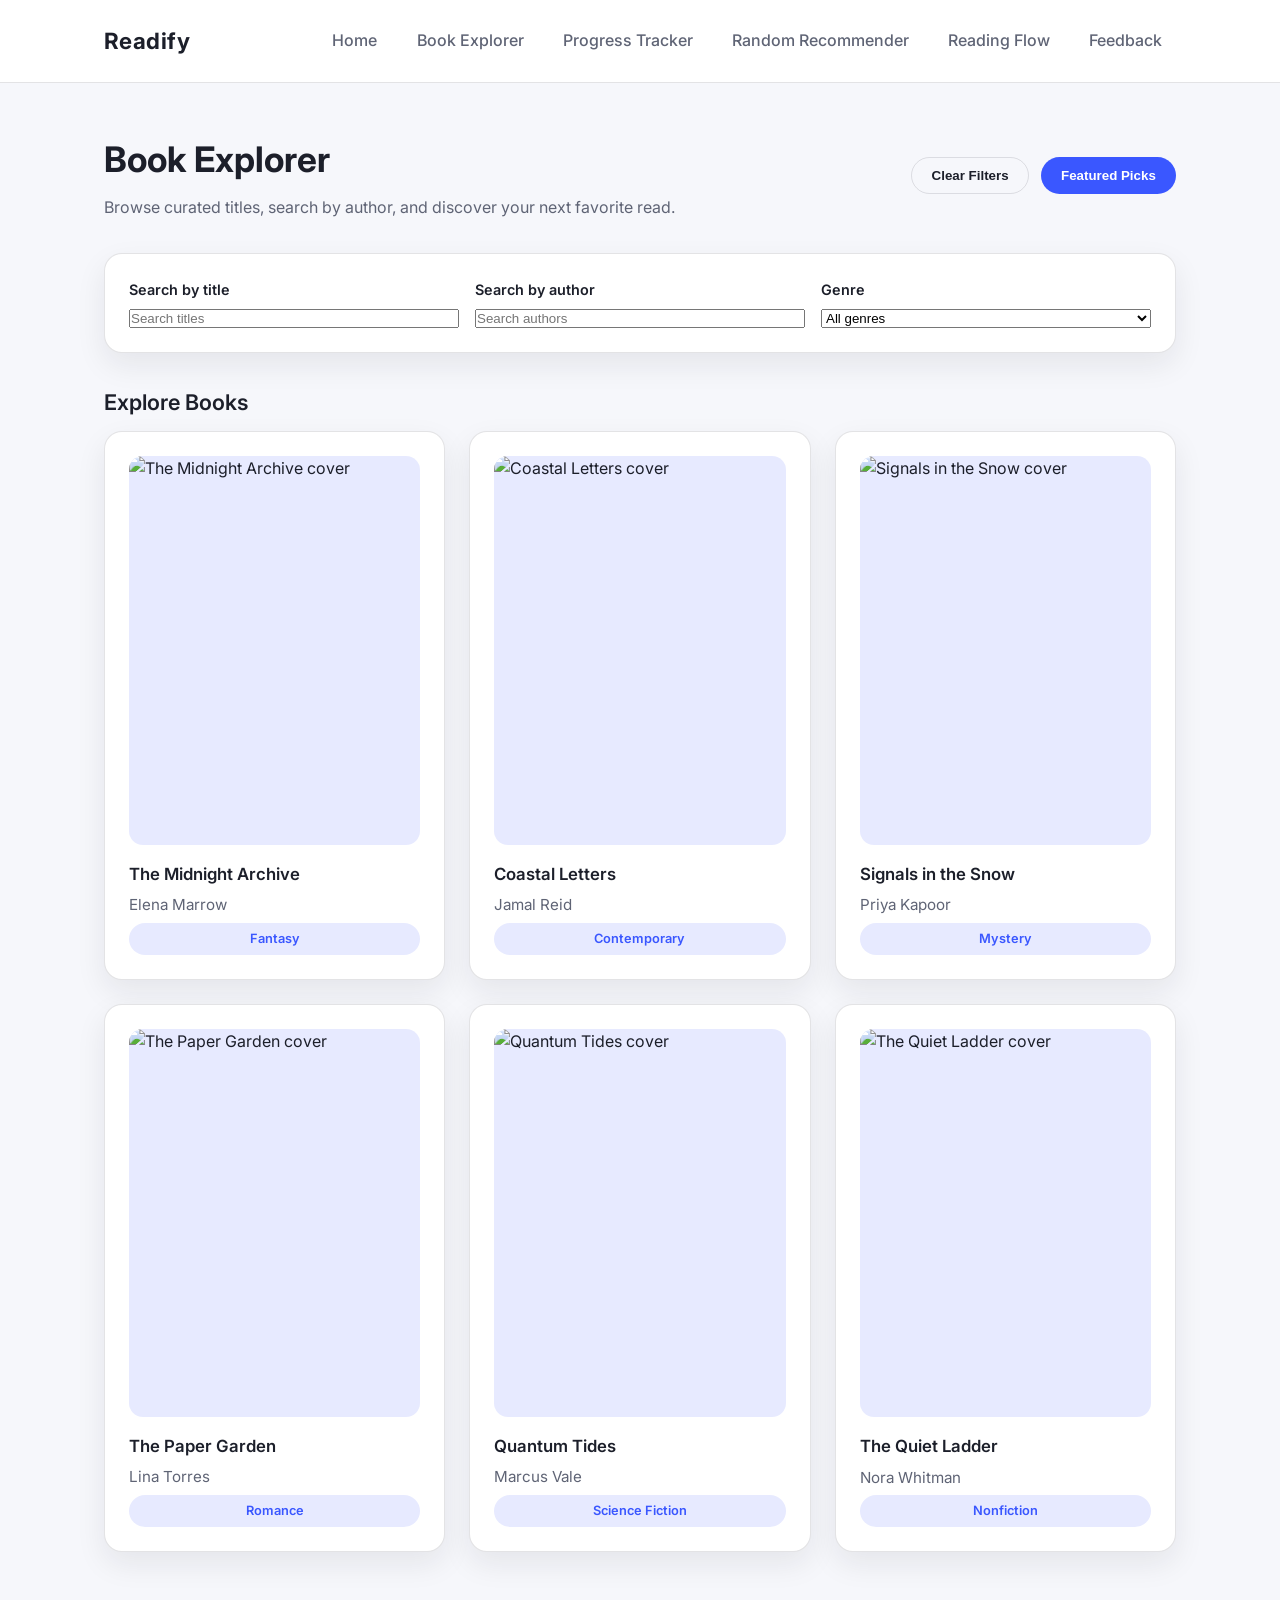
==== book-explorer.html @ 3c08131f "Add reading flow experience" ====
<!doctype html>
<html lang="en">
  <head>
    <meta charset="utf-8" />
    <meta name="viewport" content="width=device-width, initial-scale=1" />
    <title>Readify | Book Explorer</title>
    <link rel="stylesheet" href="assets/css/style.css" />
  </head>
  <body>
    <header class="site-header">
      <div class="nav-container">
        <a class="logo" href="index.html">Readify</a>
        <input class="nav-toggle" type="checkbox" id="nav-toggle" />
        <label class="nav-toggle-label" for="nav-toggle" aria-label="Toggle navigation">
          <span></span>
          <span></span>
          <span></span>
        </label>
        <nav class="site-nav">
          <a href="index.html">Home</a>
          <a href="book-explorer.html">Book Explorer</a>
          <a href="progress-tracker.html">Progress Tracker</a>
          <a href="random-recommender.html">Random Recommender</a>
          <a href="reading-flow.html">Reading Flow</a>
          <a href="feedback.html">Feedback</a>
        </nav>
      </div>
    </header>
    <main class="page-content">
      <section class="page-header">
        <div>
          <h1>Book Explorer</h1>
          <p>Browse curated titles, search by author, and discover your next favorite read.</p>
        </div>
        <div class="page-actions">
          <button class="button secondary" type="button" data-clear-filters>Clear Filters</button>
          <button class="button" type="button" data-featured>Featured Picks</button>
        </div>
      </section>

      <section class="filters card">
        <div class="filters-grid">
          <label class="field">
            <span>Search by title</span>
            <input type="text" name="title" placeholder="Search titles" data-filter-title />
          </label>
          <label class="field">
            <span>Search by author</span>
            <input type="text" name="author" placeholder="Search authors" data-filter-author />
          </label>
          <label class="field">
            <span>Genre</span>
            <select name="genre" data-filter-genre>
              <option value="">All genres</option>
            </select>
          </label>
        </div>
      </section>

      <section>
        <h2 class="section-title">Explore Books</h2>
        <div class="grid grid-3" data-book-grid></div>
      </section>
    </main>

    <div class="modal" data-book-modal aria-hidden="true">
      <div class="modal-overlay" data-close-modal></div>
      <div class="modal-card" role="dialog" aria-modal="true" aria-labelledby="book-modal-title">
        <button class="modal-close" type="button" data-close-modal aria-label="Close">
          ×
        </button>
        <div class="modal-header">
          <img class="modal-cover" src="" alt="" data-modal-cover />
          <div>
            <h2 id="book-modal-title" data-modal-title></h2>
            <p class="modal-author" data-modal-author></p>
            <span class="badge" data-modal-genre></span>
          </div>
        </div>
        <div class="modal-body">
          <div>
            <h3 class="section-title">Synopsis</h3>
            <p data-modal-synopsis></p>
          </div>
          <div>
            <h3 class="section-title">Sequels</h3>
            <ul class="sequel-list" data-modal-sequels></ul>
          </div>
          <div>
            <h3 class="section-title">Ratings</h3>
            <table class="rating-table">
              <thead>
                <tr>
                  <th>Category</th>
                  <th>Score</th>
                </tr>
              </thead>
              <tbody data-modal-ratings></tbody>
            </table>
          </div>
        </div>
      </div>
    </div>

    <script src="assets/js/app.js"></script>
    <script src="assets/js/book-explorer.js"></script>
  </body>
</html>
---- assets/css/style.css ----
@import url("https://fonts.googleapis.com/css2?family=Inter:wght@400;500;600;700&display=swap");

:root {
  color-scheme: light;
  font-family: "Inter", "Segoe UI", system-ui, -apple-system, sans-serif;
  --bg: #f6f7fb;
  --card: #ffffff;
  --text: #1c1f2a;
  --muted: #5f6475;
  --accent: #3a57ff;
  --accent-dark: #2c43d5;
  --accent-soft: rgba(58, 87, 255, 0.12);
  --border: rgba(28, 31, 42, 0.12);
  --shadow: 0 12px 30px rgba(23, 29, 44, 0.08);
}

* {
  box-sizing: border-box;
  margin: 0;
  padding: 0;
}

body {
  background: var(--bg);
  color: var(--text);
  min-height: 100vh;
  line-height: 1.6;
}

a {
  color: inherit;
}

img {
  max-width: 100%;
  display: block;
}

.site-header {
  background: var(--card);
  border-bottom: 1px solid var(--border);
  position: sticky;
  top: 0;
  z-index: 10;
}

.nav-container {
  max-width: 1120px;
  margin: 0 auto;
  padding: 1.25rem 1.5rem;
  display: flex;
  align-items: center;
  justify-content: space-between;
  gap: 1rem;
}

.logo {
  font-size: 1.4rem;
  font-weight: 700;
  text-decoration: none;
  color: var(--text);
  letter-spacing: 0.02em;
}

.site-nav {
  display: flex;
  gap: 0.75rem;
  align-items: center;
}

.site-nav a {
  text-decoration: none;
  color: var(--muted);
  font-weight: 500;
  padding: 0.5rem 0.85rem;
  border-radius: 999px;
  transition: background 0.2s ease, color 0.2s ease;
}

.site-nav a:hover,
.site-nav a:focus {
  color: var(--text);
  background: var(--accent-soft);
}

.nav-toggle {
  display: none;
}

.nav-toggle-label {
  display: none;
  flex-direction: column;
  gap: 0.3rem;
  cursor: pointer;
}

.nav-toggle-label span {
  display: block;
  width: 24px;
  height: 2px;
  background: var(--text);
  border-radius: 999px;
  transition: transform 0.2s ease, opacity 0.2s ease;
}

.page-content {
  max-width: 1120px;
  margin: 3rem auto;
  padding: 0 1.5rem;
  display: grid;
  gap: 2rem;
}

.page-content h1 {
  font-size: 2.2rem;
  margin-bottom: 0.5rem;
}

.page-content p {
  color: var(--muted);
}

.section-title {
  font-size: 1.35rem;
  font-weight: 600;
  margin-bottom: 0.75rem;
}

.grid {
  display: grid;
  gap: 1.5rem;
}

.grid-2 {
  grid-template-columns: repeat(2, minmax(0, 1fr));
}

.grid-3 {
  grid-template-columns: repeat(3, minmax(0, 1fr));
}

.grid-4 {
  grid-template-columns: repeat(4, minmax(0, 1fr));
}

.card {
  background: var(--card);
  border: 1px solid var(--border);
  border-radius: 18px;
  padding: 1.5rem;
  box-shadow: var(--shadow);
}

.card h3 {
  font-size: 1.1rem;
  margin-bottom: 0.5rem;
}

.card p {
  color: var(--muted);
}

.button {
  display: inline-flex;
  align-items: center;
  justify-content: center;
  gap: 0.4rem;
  padding: 0.65rem 1.2rem;
  border-radius: 999px;
  border: 1px solid transparent;
  background: var(--accent);
  color: #ffffff;
  font-weight: 600;
  text-decoration: none;
  cursor: pointer;
  transition: background 0.2s ease, transform 0.2s ease, box-shadow 0.2s ease;
}

.button:hover,
.button:focus {
  background: var(--accent-dark);
  box-shadow: 0 10px 18px rgba(58, 87, 255, 0.25);
  transform: translateY(-1px);
}

.button.secondary {
  background: transparent;
  color: var(--text);
  border-color: var(--border);
}

.button.secondary:hover,
.button.secondary:focus {
  background: var(--accent-soft);
  box-shadow: none;
}

.form {
  display: grid;
  gap: 1rem;
}

.form label {
  font-size: 0.95rem;
  font-weight: 600;
  color: var(--text);
}

.form input,
.form textarea,
.form select {
  width: 100%;
  padding: 0.75rem 0.9rem;
  border-radius: 12px;
  border: 1px solid var(--border);
  background: #ffffff;
  font-family: inherit;
  font-size: 1rem;
  color: var(--text);
  transition: border 0.2s ease, box-shadow 0.2s ease;
}

.form input:focus,
.form textarea:focus,
.form select:focus {
  outline: none;
  border-color: var(--accent);
  box-shadow: 0 0 0 3px rgba(58, 87, 255, 0.15);
}

.form textarea {
  min-height: 120px;
  resize: vertical;
}

.form-actions {
  display: flex;
  gap: 0.75rem;
  flex-wrap: wrap;
}

@media (max-width: 1024px) {
  .nav-container {
    padding: 1rem 1.25rem;
  }

  .grid-4 {
    grid-template-columns: repeat(2, minmax(0, 1fr));
  }
}

@media (max-width: 900px) {
  .nav-container {
    flex-wrap: wrap;
  }

  .nav-toggle-label {
    display: flex;
  }

  .site-nav {
    width: 100%;
    flex-direction: column;
    align-items: flex-start;
    background: var(--card);
    border: 1px solid var(--border);
    border-radius: 16px;
    padding: 1rem;
    box-shadow: var(--shadow);
    display: none;
  }

  .nav-toggle:checked ~ .site-nav {
    display: flex;
  }

  .grid-3 {
    grid-template-columns: repeat(2, minmax(0, 1fr));
  }
}

@media (max-width: 720px) {
  .page-content {
    margin: 2rem auto;
  }

  .grid-2,
  .grid-3,
  .grid-4 {
    grid-template-columns: 1fr;
  }
}

@media (max-width: 560px) {
  .nav-container {
    padding: 0.9rem 1rem;
  }

  .page-content h1 {
    font-size: 1.85rem;
  }
}

.page-header {
  display: flex;
  justify-content: space-between;
  align-items: center;
  gap: 1.5rem;
  flex-wrap: wrap;
}

.page-actions {
  display: flex;
  gap: 0.75rem;
  flex-wrap: wrap;
}

.filters {
  padding: 1.5rem;
}

.filters-grid {
  display: grid;
  gap: 1rem;
  grid-template-columns: repeat(3, minmax(0, 1fr));
}

.field {
  display: grid;
  gap: 0.5rem;
  font-weight: 600;
  color: var(--text);
}

.field span {
  font-size: 0.9rem;
}

.card.book-card {
  display: grid;
  gap: 1rem;
  cursor: pointer;
  transition: transform 0.2s ease, box-shadow 0.2s ease;
}

.book-card:hover {
  transform: translateY(-4px);
  box-shadow: 0 16px 30px rgba(23, 29, 44, 0.12);
}

.book-cover {
  width: 100%;
  border-radius: 14px;
  aspect-ratio: 3 / 4;
  object-fit: cover;
  background: var(--accent-soft);
}

.book-meta {
  display: grid;
  gap: 0.35rem;
}

.book-title {
  font-size: 1.05rem;
  font-weight: 600;
}

.book-author {
  color: var(--muted);
  font-size: 0.95rem;
}

.badge {
  display: inline-flex;
  align-items: center;
  justify-content: center;
  padding: 0.35rem 0.7rem;
  border-radius: 999px;
  background: var(--accent-soft);
  color: var(--accent);
  font-size: 0.8rem;
  font-weight: 600;
}

.modal {
  position: fixed;
  inset: 0;
  display: none;
  align-items: center;
  justify-content: center;
  padding: 1.5rem;
  z-index: 20;
}

.modal.is-visible {
  display: flex;
}

.modal-overlay {
  position: absolute;
  inset: 0;
  background: rgba(12, 16, 27, 0.5);
}

.modal-card {
  position: relative;
  background: var(--card);
  border-radius: 20px;
  max-width: 900px;
  width: min(90vw, 900px);
  padding: 2rem;
  box-shadow: var(--shadow);
  z-index: 1;
  display: grid;
  gap: 1.5rem;
}

.modal-header {
  display: grid;
  grid-template-columns: auto 1fr;
  gap: 1.5rem;
  align-items: center;
}

.modal-cover {
  width: 140px;
  border-radius: 12px;
  aspect-ratio: 3 / 4;
  object-fit: cover;
}

.modal-author {
  color: var(--muted);
  margin-top: 0.4rem;
}

.modal-body {
  display: grid;
  gap: 1.5rem;
}

.sequel-list {
  list-style: none;
  display: grid;
  gap: 0.5rem;
  color: var(--muted);
}

.rating-table {
  width: 100%;
  border-collapse: collapse;
  font-size: 0.95rem;
}

.rating-table th,
.rating-table td {
  text-align: left;
  padding: 0.6rem 0.4rem;
  border-bottom: 1px solid var(--border);
}

.modal-close {
  position: absolute;
  top: 1rem;
  right: 1rem;
  border: none;
  background: var(--accent-soft);
  color: var(--accent);
  width: 36px;
  height: 36px;
  border-radius: 50%;
  font-size: 1.4rem;
  cursor: pointer;
}

@media (max-width: 900px) {
  .filters-grid {
    grid-template-columns: 1fr;
  }

  .modal-header {
    grid-template-columns: 1fr;
  }

  .modal-cover {
    width: 100%;
    max-width: 220px;
  }
}

@media (max-width: 600px) {
  .modal-card {
    padding: 1.5rem;
  }
}

.muted {
  color: var(--muted);
}

.progress-summary {
  display: grid;
  gap: 1.5rem;
}

.progress-bar {
  width: 100%;
  height: 12px;
  background: rgba(58, 87, 255, 0.1);
  border-radius: 999px;
  overflow: hidden;
}

.progress-bar-fill {
  height: 100%;
  width: 0;
  background: linear-gradient(90deg, var(--accent), #6c7bff);
  border-radius: inherit;
  transition: width 0.6s ease;
}

.progress-stats {
  display: grid;
  gap: 1rem;
}

.progress-stats .stat-label {
  display: block;
  font-size: 0.85rem;
  color: var(--muted);
  margin-bottom: 0.35rem;
}

.progress-stats .stat-value {
  font-size: 1.1rem;
  font-weight: 600;
}

@media (max-width: 900px) {
  .progress-stats {
    grid-template-columns: 1fr 1fr;
  }
}

@media (max-width: 640px) {
  .progress-stats {
    grid-template-columns: 1fr;
  }
}

.recommendation {
  display: grid;
  gap: 0.75rem;
  align-content: start;
}

.recommendation-title {
  font-size: 1.6rem;
}

.recommendation-author {
  font-weight: 500;
  color: var(--text);
}

.recommendation.animate {
  animation: pulse 0.5s ease;
}

@keyframes pulse {
  0% {
    transform: scale(1);
  }
  50% {
    transform: scale(1.02);
  }
  100% {
    transform: scale(1);
  }
}

.reading-list {
  display: grid;
  gap: 1rem;
}

.reading-list-header {
  display: flex;
  justify-content: space-between;
  align-items: center;
  flex-wrap: wrap;
  gap: 1rem;
}

.reading-list-items {
  list-style: none;
  display: grid;
  gap: 0.75rem;
}

.reading-list-item {
  display: flex;
  justify-content: space-between;
  align-items: center;
  gap: 1rem;
  padding: 0.75rem 1rem;
  border-radius: 14px;
  background: rgba(58, 87, 255, 0.08);
}

.reading-list-item span {
  font-weight: 500;
}

@media (max-width: 720px) {
  .reading-list-item {
    flex-direction: column;
    align-items: flex-start;
  }
}

.flow-card {
  display: grid;
  gap: 1rem;
}

.flow-actions {
  display: flex;
  flex-wrap: wrap;
  gap: 0.75rem;
}

.focus-preview {
  display: flex;
  justify-content: space-between;
  align-items: center;
  padding: 0.75rem 1rem;
  border-radius: 12px;
  background: rgba(28, 31, 42, 0.05);
  font-weight: 600;
}

.flow-form {
  display: grid;
  gap: 0.75rem;
  grid-template-columns: repeat(3, minmax(0, 1fr));
  align-items: center;
}

.flow-form input {
  padding: 0.7rem 0.9rem;
  border-radius: 12px;
  border: 1px solid var(--border);
  font-family: inherit;
}

body.focus-mode {
  background: #111827;
  color: #f8fafc;
}

body.focus-mode .site-header,
body.focus-mode .card {
  background: rgba(17, 24, 39, 0.92);
  border-color: rgba(255, 255, 255, 0.08);
}

body.focus-mode .site-nav a,
body.focus-mode .muted,
body.focus-mode .progress-stats .stat-label {
  color: rgba(248, 250, 252, 0.7);
}

body.focus-mode .logo,
body.focus-mode .section-title,
body.focus-mode .progress-stats .stat-value {
  color: #f8fafc;
}

body.focus-mode .focus-preview {
  background: rgba(248, 250, 252, 0.08);
}

@media (max-width: 900px) {
  .flow-form {
    grid-template-columns: 1fr;
  }
}
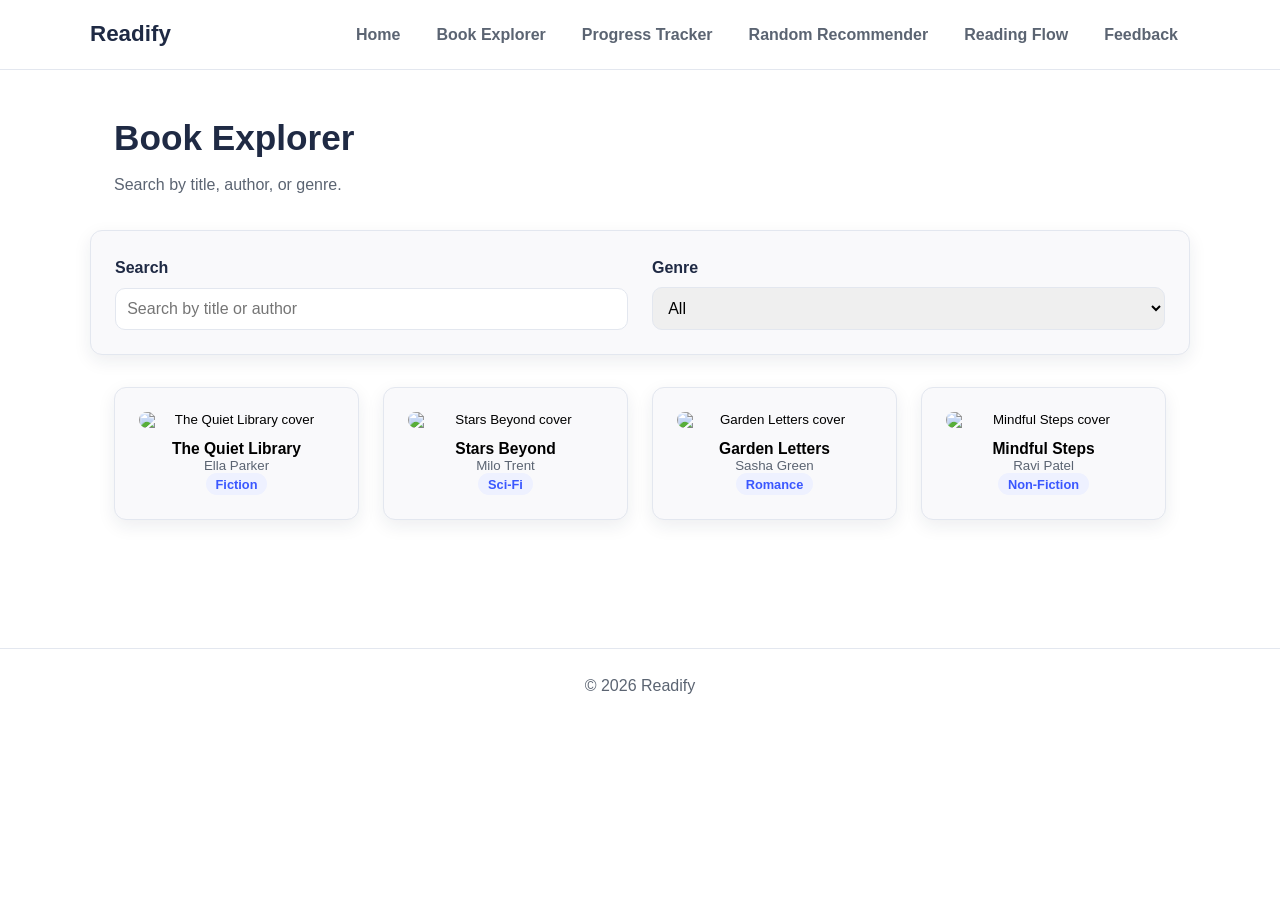
==== commit 50f0caca: "Refresh page headings and shared styles" ====
--- a/book-explorer.html
+++ b/book-explorer.html
@@ -4,19 +4,18 @@
     <meta charset="utf-8" />
     <meta name="viewport" content="width=device-width, initial-scale=1" />
     <title>Readify | Book Explorer</title>
+    <link rel="manifest" href="manifest.json" />
+    <meta name="theme-color" content="#3a57ff" />
     <link rel="stylesheet" href="assets/css/style.css" />
   </head>
   <body>
     <header class="site-header">
-      <div class="nav-container">
+      <div class="container header-inner">
         <a class="logo" href="index.html">Readify</a>
-        <input class="nav-toggle" type="checkbox" id="nav-toggle" />
-        <label class="nav-toggle-label" for="nav-toggle" aria-label="Toggle navigation">
-          <span></span>
-          <span></span>
-          <span></span>
-        </label>
-        <nav class="site-nav">
+        <button class="nav-toggle" type="button" aria-label="Toggle navigation" data-nav-toggle>
+          ☰
+        </button>
+        <nav class="site-nav" data-nav-menu>
           <a href="index.html">Home</a>
           <a href="book-explorer.html">Book Explorer</a>
           <a href="progress-tracker.html">Progress Tracker</a>
@@ -26,83 +25,61 @@
         </nav>
       </div>
     </header>
-    <main class="page-content">
-      <section class="page-header">
-        <div>
-          <h1>Book Explorer</h1>
-          <p>Browse curated titles, search by author, and discover your next favorite read.</p>
-        </div>
-        <div class="page-actions">
-          <button class="button secondary" type="button" data-clear-filters>Clear Filters</button>
-          <button class="button" type="button" data-featured>Featured Picks</button>
-        </div>
+
+    <main class="page">
+      <section class="section container">
+        <h1 class="page-title">Book Explorer</h1>
+        <p class="page-intro">Search by title, author, or genre.</p>
       </section>
 
-      <section class="filters card">
-        <div class="filters-grid">
-          <label class="field">
-            <span>Search by title</span>
-            <input type="text" name="title" placeholder="Search titles" data-filter-title />
+      <section class="section container card">
+        <form class="grid grid-2">
+          <label>
+            Search
+            <input type="text" placeholder="Search by title or author" data-search />
           </label>
-          <label class="field">
-            <span>Search by author</span>
-            <input type="text" name="author" placeholder="Search authors" data-filter-author />
-          </label>
-          <label class="field">
-            <span>Genre</span>
-            <select name="genre" data-filter-genre>
-              <option value="">All genres</option>
+          <label>
+            Genre
+            <select data-genre>
+              <option value="All">All</option>
+              <option value="Fiction">Fiction</option>
+              <option value="Sci-Fi">Sci-Fi</option>
+              <option value="Romance">Romance</option>
+              <option value="Non-Fiction">Non-Fiction</option>
             </select>
           </label>
-        </div>
+        </form>
       </section>
 
-      <section>
-        <h2 class="section-title">Explore Books</h2>
-        <div class="grid grid-3" data-book-grid></div>
+      <section class="section container">
+        <div class="book-grid" data-book-grid></div>
       </section>
+
+      <div class="modal" data-modal>
+        <div class="modal-content">
+          <div class="modal-header">
+            <div>
+          <h2 class="section-title" data-modal-title>Book Title</h2>
+              <p class="helper-text" data-modal-author>Author</p>
+            </div>
+            <button class="modal-close" type="button" data-modal-close>×</button>
+          </div>
+          <p data-modal-synopsis>Synopsis</p>
+          <h3 class="section-title">Sequels</h3>
+          <ul class="list" data-modal-sequels></ul>
+          <h3 class="section-title">Ratings</h3>
+          <table>
+            <tbody data-modal-ratings></tbody>
+          </table>
+        </div>
+      </div>
     </main>
 
-    <div class="modal" data-book-modal aria-hidden="true">
-      <div class="modal-overlay" data-close-modal></div>
-      <div class="modal-card" role="dialog" aria-modal="true" aria-labelledby="book-modal-title">
-        <button class="modal-close" type="button" data-close-modal aria-label="Close">
-          ×
-        </button>
-        <div class="modal-header">
-          <img class="modal-cover" src="" alt="" data-modal-cover />
-          <div>
-            <h2 id="book-modal-title" data-modal-title></h2>
-            <p class="modal-author" data-modal-author></p>
-            <span class="badge" data-modal-genre></span>
-          </div>
-        </div>
-        <div class="modal-body">
-          <div>
-            <h3 class="section-title">Synopsis</h3>
-            <p data-modal-synopsis></p>
-          </div>
-          <div>
-            <h3 class="section-title">Sequels</h3>
-            <ul class="sequel-list" data-modal-sequels></ul>
-          </div>
-          <div>
-            <h3 class="section-title">Ratings</h3>
-            <table class="rating-table">
-              <thead>
-                <tr>
-                  <th>Category</th>
-                  <th>Score</th>
-                </tr>
-              </thead>
-              <tbody data-modal-ratings></tbody>
-            </table>
-          </div>
-        </div>
-      </div>
-    </div>
+    <footer class="site-footer">
+      <div class="container">© 2026 Readify</div>
+    </footer>
 
     <script src="assets/js/app.js"></script>
-    <script src="assets/js/book-explorer.js"></script>
+    <script src="assets/js/books.js"></script>
   </body>
 </html>
--- a/assets/css/style.css
+++ b/assets/css/style.css
@@ -1,17 +1,19 @@
-@import url("https://fonts.googleapis.com/css2?family=Inter:wght@400;500;600;700&display=swap");
+/*
+  Readify - Simple, clean, and student-friendly styles.
+  Use one consistent design across all pages.
+*/
 
 :root {
-  color-scheme: light;
-  font-family: "Inter", "Segoe UI", system-ui, -apple-system, sans-serif;
-  --bg: #f6f7fb;
-  --card: #ffffff;
-  --text: #1c1f2a;
-  --muted: #5f6475;
-  --accent: #3a57ff;
-  --accent-dark: #2c43d5;
-  --accent-soft: rgba(58, 87, 255, 0.12);
-  --border: rgba(28, 31, 42, 0.12);
-  --shadow: 0 12px 30px rgba(23, 29, 44, 0.08);
+  --bg: #ffffff;
+  --text: #1f2a44;
+  --muted: #5b6472;
+  --primary: #3a57ff;
+  --primary-light: #eef1ff;
+  --border: #e3e7ef;
+  --card: #f9f9fb;
+  --radius: 12px;
+  --shadow: 0 6px 18px rgba(31, 42, 68, 0.08);
+  --max-width: 1100px;
 }
 
 * {
@@ -21,13 +23,14 @@
 }
 
 body {
+  font-family: "Segoe UI", sans-serif;
+  color: var(--text);
   background: var(--bg);
-  color: var(--text);
-  min-height: 100vh;
   line-height: 1.6;
 }
 
 a {
+  text-decoration: none;
   color: inherit;
 }
 
@@ -36,356 +39,271 @@
   display: block;
 }
 
+.container {
+  width: 100%;
+  max-width: var(--max-width);
+  margin: 0 auto;
+  padding: 0 1.5rem;
+}
+
+/* Header */
+
 .site-header {
-  background: var(--card);
   border-bottom: 1px solid var(--border);
+  background: #ffffff;
   position: sticky;
   top: 0;
   z-index: 10;
 }
 
-.nav-container {
-  max-width: 1120px;
-  margin: 0 auto;
-  padding: 1.25rem 1.5rem;
+.header-inner {
   display: flex;
   align-items: center;
   justify-content: space-between;
+  padding: 1rem 0;
   gap: 1rem;
 }
 
 .logo {
   font-size: 1.4rem;
   font-weight: 700;
-  text-decoration: none;
   color: var(--text);
-  letter-spacing: 0.02em;
+}
+
+.nav-toggle {
+  display: none;
+  border: none;
+  background: var(--primary);
+  color: #ffffff;
+  padding: 0.5rem 0.8rem;
+  border-radius: 8px;
+  cursor: pointer;
+  font-size: 1.2rem;
 }
 
 .site-nav {
   display: flex;
   gap: 0.75rem;
-  align-items: center;
+  flex-wrap: wrap;
 }
 
 .site-nav a {
-  text-decoration: none;
-  color: var(--muted);
-  font-weight: 500;
-  padding: 0.5rem 0.85rem;
+  padding: 0.35rem 0.75rem;
   border-radius: 999px;
-  transition: background 0.2s ease, color 0.2s ease;
+  color: var(--muted);
+  font-weight: 600;
+  transition: background 0.2s ease;
 }
 
 .site-nav a:hover,
 .site-nav a:focus {
+  background: var(--primary-light);
   color: var(--text);
-  background: var(--accent-soft);
-}
-
-.nav-toggle {
-  display: none;
-}
-
-.nav-toggle-label {
-  display: none;
-  flex-direction: column;
-  gap: 0.3rem;
-  cursor: pointer;
-}
-
-.nav-toggle-label span {
-  display: block;
-  width: 24px;
-  height: 2px;
-  background: var(--text);
-  border-radius: 999px;
-  transition: transform 0.2s ease, opacity 0.2s ease;
-}
-
-.page-content {
-  max-width: 1120px;
-  margin: 3rem auto;
-  padding: 0 1.5rem;
-  display: grid;
-  gap: 2rem;
-}
-
-.page-content h1 {
+}
+
+/* Footer */
+
+.site-footer {
+  border-top: 1px solid var(--border);
+  padding: 1.5rem 0;
+  text-align: center;
+  color: var(--muted);
+  margin-top: 3rem;
+}
+
+/* Layout */
+
+.page {
+  padding: 2.5rem 0 3rem;
+}
+
+.section {
+  margin-bottom: 2rem;
+}
+
+.section h2 {
+  margin-bottom: 0.75rem;
+}
+
+.page-title {
   font-size: 2.2rem;
-  margin-bottom: 0.5rem;
-}
-
-.page-content p {
+  margin-bottom: 0.4rem;
+}
+
+.page-intro {
   color: var(--muted);
 }
 
 .section-title {
-  font-size: 1.35rem;
-  font-weight: 600;
+  font-size: 1.3rem;
   margin-bottom: 0.75rem;
-}
-
-.grid {
-  display: grid;
-  gap: 1.5rem;
-}
-
-.grid-2 {
-  grid-template-columns: repeat(2, minmax(0, 1fr));
-}
-
-.grid-3 {
-  grid-template-columns: repeat(3, minmax(0, 1fr));
-}
-
-.grid-4 {
-  grid-template-columns: repeat(4, minmax(0, 1fr));
 }
 
 .card {
   background: var(--card);
   border: 1px solid var(--border);
-  border-radius: 18px;
+  border-radius: var(--radius);
   padding: 1.5rem;
   box-shadow: var(--shadow);
 }
 
-.card h3 {
-  font-size: 1.1rem;
-  margin-bottom: 0.5rem;
-}
-
-.card p {
-  color: var(--muted);
+.grid {
+  display: grid;
+  gap: 1.5rem;
+}
+
+.grid-2 {
+  grid-template-columns: repeat(2, minmax(0, 1fr));
+}
+
+.grid-3 {
+  grid-template-columns: repeat(3, minmax(0, 1fr));
 }
 
 .button {
-  display: inline-flex;
-  align-items: center;
-  justify-content: center;
-  gap: 0.4rem;
-  padding: 0.65rem 1.2rem;
+  display: inline-block;
+  padding: 0.6rem 1.2rem;
+  background: var(--primary);
+  color: #ffffff;
   border-radius: 999px;
-  border: 1px solid transparent;
-  background: var(--accent);
-  color: #ffffff;
-  font-weight: 600;
-  text-decoration: none;
+  border: none;
+  font-weight: 600;
   cursor: pointer;
-  transition: background 0.2s ease, transform 0.2s ease, box-shadow 0.2s ease;
+  text-align: center;
+}
+
+.button.secondary {
+  background: transparent;
+  color: var(--primary);
+  border: 2px solid var(--primary);
 }
 
 .button:hover,
 .button:focus {
-  background: var(--accent-dark);
-  box-shadow: 0 10px 18px rgba(58, 87, 255, 0.25);
-  transform: translateY(-1px);
-}
-
-.button.secondary {
-  background: transparent;
-  color: var(--text);
-  border-color: var(--border);
+  filter: brightness(0.95);
 }
 
 .button.secondary:hover,
 .button.secondary:focus {
-  background: var(--accent-soft);
-  box-shadow: none;
-}
-
-.form {
-  display: grid;
-  gap: 1rem;
-}
-
-.form label {
-  font-size: 0.95rem;
-  font-weight: 600;
-  color: var(--text);
-}
-
-.form input,
-.form textarea,
-.form select {
-  width: 100%;
-  padding: 0.75rem 0.9rem;
-  border-radius: 12px;
+  background: var(--primary-light);
+}
+
+/* Forms */
+
+form {
+  display: grid;
+  gap: 0.75rem;
+}
+
+label {
+  font-weight: 600;
+  display: grid;
+  gap: 0.4rem;
+}
+
+input,
+select,
+textarea {
+  padding: 0.7rem;
+  border-radius: 10px;
   border: 1px solid var(--border);
-  background: #ffffff;
+  font-size: 1rem;
   font-family: inherit;
-  font-size: 1rem;
-  color: var(--text);
-  transition: border 0.2s ease, box-shadow 0.2s ease;
-}
-
-.form input:focus,
-.form textarea:focus,
-.form select:focus {
-  outline: none;
-  border-color: var(--accent);
-  box-shadow: 0 0 0 3px rgba(58, 87, 255, 0.15);
-}
-
-.form textarea {
+}
+
+textarea {
   min-height: 120px;
   resize: vertical;
 }
 
-.form-actions {
-  display: flex;
-  gap: 0.75rem;
-  flex-wrap: wrap;
-}
-
-@media (max-width: 1024px) {
-  .nav-container {
-    padding: 1rem 1.25rem;
-  }
-
-  .grid-4 {
-    grid-template-columns: repeat(2, minmax(0, 1fr));
-  }
-}
-
-@media (max-width: 900px) {
-  .nav-container {
-    flex-wrap: wrap;
-  }
-
-  .nav-toggle-label {
-    display: flex;
-  }
-
-  .site-nav {
-    width: 100%;
-    flex-direction: column;
-    align-items: flex-start;
-    background: var(--card);
-    border: 1px solid var(--border);
-    border-radius: 16px;
-    padding: 1rem;
-    box-shadow: var(--shadow);
-    display: none;
-  }
-
-  .nav-toggle:checked ~ .site-nav {
-    display: flex;
-  }
-
-  .grid-3 {
-    grid-template-columns: repeat(2, minmax(0, 1fr));
-  }
-}
-
-@media (max-width: 720px) {
-  .page-content {
-    margin: 2rem auto;
-  }
-
-  .grid-2,
-  .grid-3,
-  .grid-4 {
-    grid-template-columns: 1fr;
-  }
-}
-
-@media (max-width: 560px) {
-  .nav-container {
-    padding: 0.9rem 1rem;
-  }
-
-  .page-content h1 {
-    font-size: 1.85rem;
-  }
-}
-
-.page-header {
-  display: flex;
-  justify-content: space-between;
+.helper-text {
+  color: var(--muted);
+}
+
+.success {
+  color: #1a7f37;
+  font-weight: 600;
+}
+
+.error {
+  color: #b42318;
+  font-size: 0.9rem;
+}
+
+/* Hero */
+
+.hero {
+  display: grid;
+  grid-template-columns: repeat(2, minmax(0, 1fr));
+  gap: 2rem;
   align-items: center;
+}
+
+.hero h1 {
+  font-size: 2.4rem;
+  margin-bottom: 0.5rem;
+}
+
+.hero p {
+  color: var(--muted);
+  margin-bottom: 1rem;
+}
+
+.hero-actions {
+  display: grid;
+  grid-template-columns: repeat(2, minmax(0, 1fr));
+  gap: 1rem;
+}
+
+.hero-image {
+  height: 220px;
+  border-radius: var(--radius);
+  background: var(--primary-light);
+  display: grid;
+  place-items: center;
+  color: var(--muted);
+  font-weight: 600;
+}
+
+/* Quick links */
+
+.link-card {
+  transition: transform 0.2s ease;
+}
+
+.link-card:hover {
+  transform: translateY(-4px);
+}
+
+/* Book explorer */
+
+.book-grid {
+  display: grid;
   gap: 1.5rem;
-  flex-wrap: wrap;
-}
-
-.page-actions {
-  display: flex;
-  gap: 0.75rem;
-  flex-wrap: wrap;
-}
-
-.filters {
-  padding: 1.5rem;
-}
-
-.filters-grid {
-  display: grid;
-  gap: 1rem;
-  grid-template-columns: repeat(3, minmax(0, 1fr));
-}
-
-.field {
-  display: grid;
-  gap: 0.5rem;
-  font-weight: 600;
-  color: var(--text);
-}
-
-.field span {
-  font-size: 0.9rem;
-}
-
-.card.book-card {
-  display: grid;
-  gap: 1rem;
-  cursor: pointer;
-  transition: transform 0.2s ease, box-shadow 0.2s ease;
-}
-
-.book-card:hover {
-  transform: translateY(-4px);
-  box-shadow: 0 16px 30px rgba(23, 29, 44, 0.12);
-}
-
-.book-cover {
-  width: 100%;
-  border-radius: 14px;
-  aspect-ratio: 3 / 4;
-  object-fit: cover;
-  background: var(--accent-soft);
-}
-
-.book-meta {
-  display: grid;
-  gap: 0.35rem;
-}
-
-.book-title {
-  font-size: 1.05rem;
-  font-weight: 600;
-}
-
-.book-author {
-  color: var(--muted);
-  font-size: 0.95rem;
+  grid-template-columns: repeat(auto-fit, minmax(220px, 1fr));
+}
+
+.book-card img {
+  border-radius: var(--radius);
+  margin-bottom: 0.75rem;
 }
 
 .badge {
-  display: inline-flex;
-  align-items: center;
-  justify-content: center;
-  padding: 0.35rem 0.7rem;
+  display: inline-block;
+  background: var(--primary-light);
+  color: var(--primary);
+  padding: 0.2rem 0.6rem;
   border-radius: 999px;
-  background: var(--accent-soft);
-  color: var(--accent);
   font-size: 0.8rem;
   font-weight: 600;
 }
+
+/* Modal */
 
 .modal {
   position: fixed;
   inset: 0;
+  background: rgba(17, 24, 39, 0.6);
   display: none;
   align-items: center;
   justify-content: center;
@@ -393,297 +311,157 @@
   z-index: 20;
 }
 
-.modal.is-visible {
+.modal.is-open {
   display: flex;
 }
 
-.modal-overlay {
-  position: absolute;
-  inset: 0;
-  background: rgba(12, 16, 27, 0.5);
-}
-
-.modal-card {
-  position: relative;
-  background: var(--card);
-  border-radius: 20px;
-  max-width: 900px;
-  width: min(90vw, 900px);
-  padding: 2rem;
+.modal-content {
+  background: #ffffff;
+  border-radius: var(--radius);
+  padding: 1.5rem;
+  max-width: 700px;
+  width: 100%;
   box-shadow: var(--shadow);
-  z-index: 1;
-  display: grid;
-  gap: 1.5rem;
 }
 
 .modal-header {
-  display: grid;
-  grid-template-columns: auto 1fr;
-  gap: 1.5rem;
+  display: flex;
+  justify-content: space-between;
   align-items: center;
-}
-
-.modal-cover {
-  width: 140px;
-  border-radius: 12px;
-  aspect-ratio: 3 / 4;
-  object-fit: cover;
-}
-
-.modal-author {
-  color: var(--muted);
-  margin-top: 0.4rem;
-}
-
-.modal-body {
-  display: grid;
-  gap: 1.5rem;
-}
-
-.sequel-list {
-  list-style: none;
-  display: grid;
-  gap: 0.5rem;
-  color: var(--muted);
-}
-
-.rating-table {
-  width: 100%;
-  border-collapse: collapse;
-  font-size: 0.95rem;
-}
-
-.rating-table th,
-.rating-table td {
-  text-align: left;
-  padding: 0.6rem 0.4rem;
-  border-bottom: 1px solid var(--border);
+  margin-bottom: 1rem;
 }
 
 .modal-close {
-  position: absolute;
-  top: 1rem;
-  right: 1rem;
   border: none;
-  background: var(--accent-soft);
-  color: var(--accent);
-  width: 36px;
-  height: 36px;
+  background: var(--primary-light);
+  color: var(--primary);
   border-radius: 50%;
-  font-size: 1.4rem;
+  width: 32px;
+  height: 32px;
   cursor: pointer;
-}
-
-@media (max-width: 900px) {
-  .filters-grid {
-    grid-template-columns: 1fr;
-  }
-
-  .modal-header {
-    grid-template-columns: 1fr;
-  }
-
-  .modal-cover {
-    width: 100%;
-    max-width: 220px;
-  }
-}
-
-@media (max-width: 600px) {
-  .modal-card {
-    padding: 1.5rem;
-  }
-}
-
-.muted {
-  color: var(--muted);
-}
-
-.progress-summary {
-  display: grid;
-  gap: 1.5rem;
-}
+  font-size: 1.1rem;
+}
+
+/* Progress tracker */
 
 .progress-bar {
-  width: 100%;
-  height: 12px;
-  background: rgba(58, 87, 255, 0.1);
+  background: var(--primary-light);
   border-radius: 999px;
   overflow: hidden;
+  height: 12px;
 }
 
 .progress-bar-fill {
   height: 100%;
   width: 0;
-  background: linear-gradient(90deg, var(--accent), #6c7bff);
-  border-radius: inherit;
+  background: var(--primary);
   transition: width 0.6s ease;
 }
 
-.progress-stats {
+/* Reading list */
+
+.list {
+  list-style: none;
+  display: grid;
+  gap: 0.5rem;
+}
+
+.list li {
+  background: #ffffff;
+  border: 1px solid var(--border);
+  border-radius: 10px;
+  padding: 0.6rem 0.8rem;
+}
+
+/* Accordion */
+
+.accordion-item {
+  border: 1px solid var(--border);
+  border-radius: var(--radius);
+  overflow: hidden;
+  background: #ffffff;
+}
+
+.accordion-button {
+  width: 100%;
+  text-align: left;
+  padding: 0.9rem 1rem;
+  background: var(--primary-light);
+  border: none;
+  font-weight: 600;
+  cursor: pointer;
+}
+
+.accordion-content {
+  display: none;
+  padding: 1rem;
+}
+
+.accordion-item.is-open .accordion-content {
+  display: block;
+}
+
+.faq-list {
   display: grid;
   gap: 1rem;
 }
 
-.progress-stats .stat-label {
-  display: block;
-  font-size: 0.85rem;
-  color: var(--muted);
-  margin-bottom: 0.35rem;
-}
-
-.progress-stats .stat-value {
-  font-size: 1.1rem;
-  font-weight: 600;
-}
-
-@media (max-width: 900px) {
-  .progress-stats {
-    grid-template-columns: 1fr 1fr;
-  }
-}
-
-@media (max-width: 640px) {
-  .progress-stats {
-    grid-template-columns: 1fr;
-  }
-}
-
-.recommendation {
-  display: grid;
-  gap: 0.75rem;
-  align-content: start;
-}
-
-.recommendation-title {
-  font-size: 1.6rem;
-}
-
-.recommendation-author {
-  font-weight: 500;
-  color: var(--text);
-}
-
-.recommendation.animate {
-  animation: pulse 0.5s ease;
-}
-
-@keyframes pulse {
-  0% {
-    transform: scale(1);
-  }
-  50% {
-    transform: scale(1.02);
-  }
-  100% {
-    transform: scale(1);
-  }
-}
-
-.reading-list {
-  display: grid;
-  gap: 1rem;
-}
-
-.reading-list-header {
-  display: flex;
-  justify-content: space-between;
-  align-items: center;
-  flex-wrap: wrap;
-  gap: 1rem;
-}
-
-.reading-list-items {
-  list-style: none;
-  display: grid;
-  gap: 0.75rem;
-}
-
-.reading-list-item {
-  display: flex;
-  justify-content: space-between;
-  align-items: center;
-  gap: 1rem;
-  padding: 0.75rem 1rem;
-  border-radius: 14px;
-  background: rgba(58, 87, 255, 0.08);
-}
-
-.reading-list-item span {
-  font-weight: 500;
-}
-
-@media (max-width: 720px) {
-  .reading-list-item {
-    flex-direction: column;
-    align-items: flex-start;
-  }
-}
-
-.flow-card {
-  display: grid;
-  gap: 1rem;
-}
-
-.flow-actions {
-  display: flex;
-  flex-wrap: wrap;
-  gap: 0.75rem;
-}
-
-.focus-preview {
-  display: flex;
-  justify-content: space-between;
-  align-items: center;
-  padding: 0.75rem 1rem;
-  border-radius: 12px;
-  background: rgba(28, 31, 42, 0.05);
-  font-weight: 600;
-}
-
-.flow-form {
-  display: grid;
-  gap: 0.75rem;
-  grid-template-columns: repeat(3, minmax(0, 1fr));
-  align-items: center;
-}
-
-.flow-form input {
-  padding: 0.7rem 0.9rem;
-  border-radius: 12px;
-  border: 1px solid var(--border);
-  font-family: inherit;
-}
+/* Focus mode */
 
 body.focus-mode {
-  background: #111827;
+  background: #0f172a;
   color: #f8fafc;
 }
 
 body.focus-mode .site-header,
 body.focus-mode .card {
-  background: rgba(17, 24, 39, 0.92);
-  border-color: rgba(255, 255, 255, 0.08);
-}
-
-body.focus-mode .site-nav a,
-body.focus-mode .muted,
-body.focus-mode .progress-stats .stat-label {
+  background: #111827;
+  border-color: rgba(255, 255, 255, 0.1);
+}
+
+body.focus-mode .helper-text,
+body.focus-mode .page-intro {
   color: rgba(248, 250, 252, 0.7);
 }
 
-body.focus-mode .logo,
-body.focus-mode .section-title,
-body.focus-mode .progress-stats .stat-value {
-  color: #f8fafc;
-}
-
-body.focus-mode .focus-preview {
-  background: rgba(248, 250, 252, 0.08);
-}
+body.focus-mode .site-nav a {
+  color: rgba(248, 250, 252, 0.8);
+}
+
+/* Responsive */
 
 @media (max-width: 900px) {
-  .flow-form {
+  .hero {
     grid-template-columns: 1fr;
   }
-}
+
+  .hero-actions {
+    grid-template-columns: 1fr;
+  }
+
+  .grid-2,
+  .grid-3 {
+    grid-template-columns: 1fr;
+  }
+
+  .nav-toggle {
+    display: inline-flex;
+  }
+
+  .site-nav {
+    position: absolute;
+    right: 1.5rem;
+    top: 68px;
+    background: #ffffff;
+    border: 1px solid var(--border);
+    border-radius: var(--radius);
+    padding: 1rem;
+    flex-direction: column;
+    display: none;
+    width: 220px;
+  }
+
+  .site-nav.is-open {
+    display: flex;
+  }
+}
